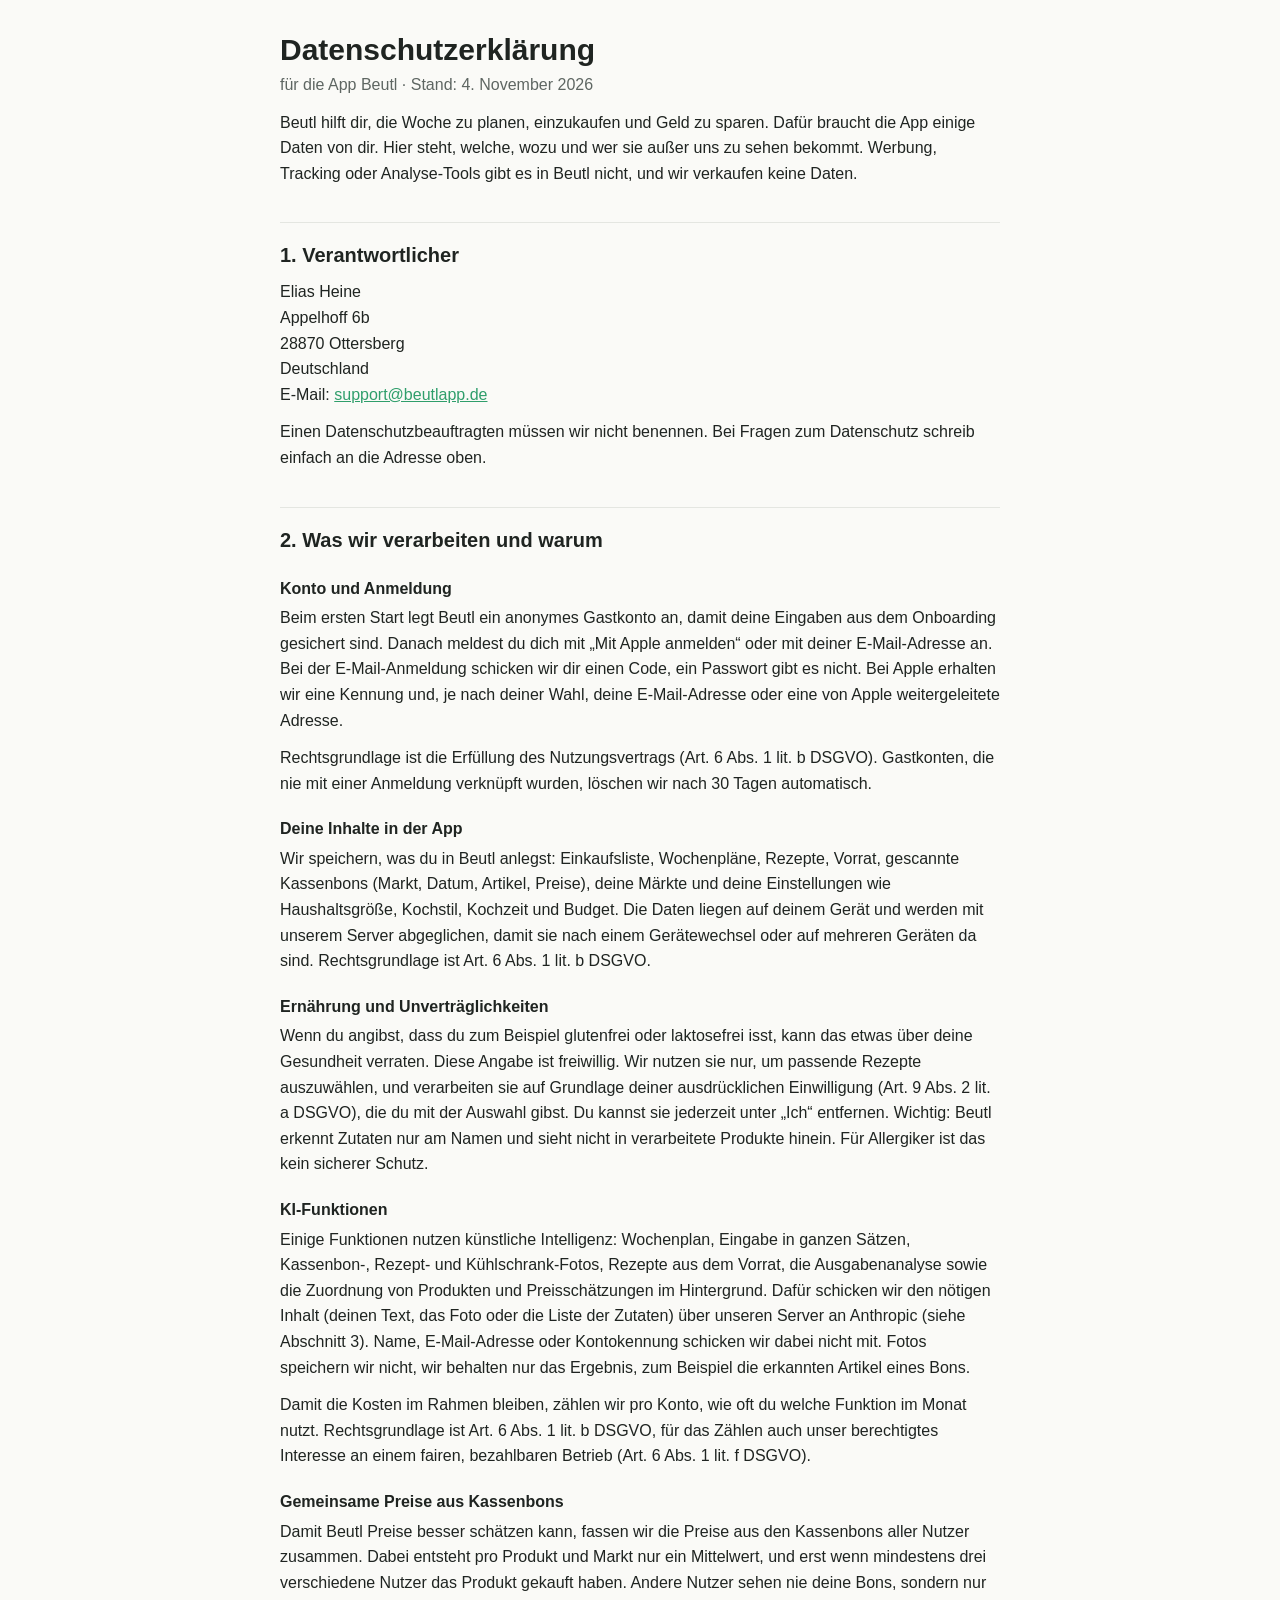
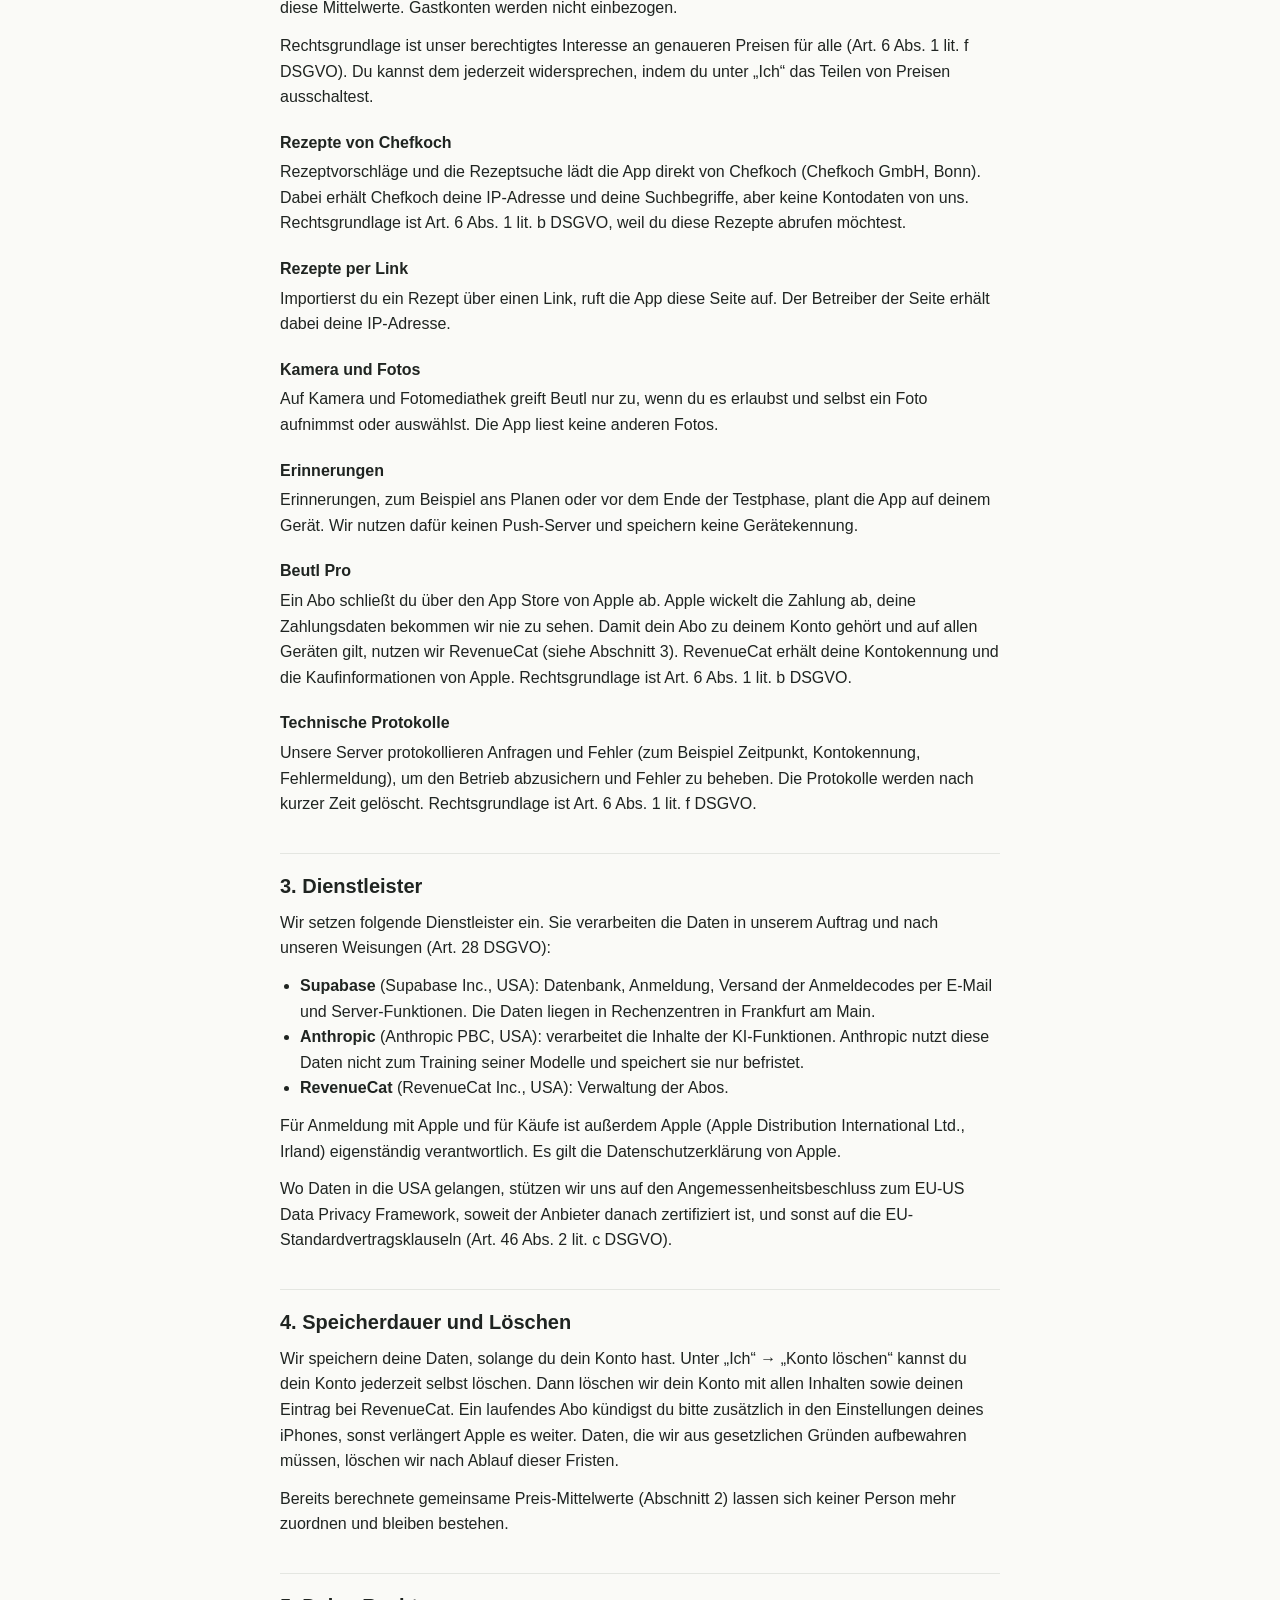
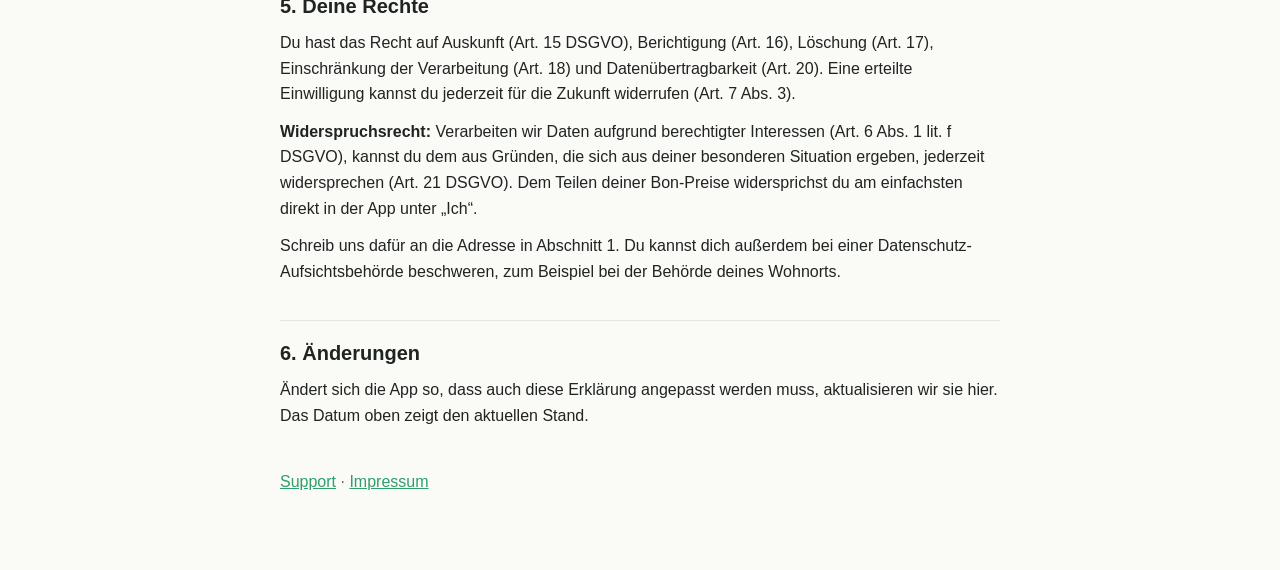
==== datenschutz.html @ 0200e690 "Support, privacy policy and imprint for Beutl" ====
<!doctype html>
<html lang="de">
<head>
<meta charset="utf-8">
<meta name="viewport" content="width=device-width, initial-scale=1">
<title>Datenschutz – Beutl</title>
<link rel="stylesheet" href="style.css">
</head>
<body>
<main>
<h1>Datenschutzerklärung</h1>
<p class="muted">für die App Beutl · Stand: 4. November 2026</p>

<p>Beutl hilft dir, die Woche zu planen, einzukaufen und Geld zu sparen. Dafür braucht die App einige Daten von dir. Hier steht, welche, wozu und wer sie außer uns zu sehen bekommt. Werbung, Tracking oder Analyse-Tools gibt es in Beutl nicht, und wir verkaufen keine Daten.</p>

<h2>1. Verantwortlicher</h2>
<p>Elias Heine<br>Appelhoff 6b<br>28870 Ottersberg<br>Deutschland<br>E-Mail: <a href="mailto:support@beutlapp.de">support@beutlapp.de</a></p>
<p>Einen Datenschutzbeauftragten müssen wir nicht benennen. Bei Fragen zum Datenschutz schreib einfach an die Adresse oben.</p>

<h2>2. Was wir verarbeiten und warum</h2>

<h3>Konto und Anmeldung</h3>
<p>Beim ersten Start legt Beutl ein anonymes Gastkonto an, damit deine Eingaben aus dem Onboarding gesichert sind. Danach meldest du dich mit „Mit Apple anmelden“ oder mit deiner E-Mail-Adresse an. Bei der E-Mail-Anmeldung schicken wir dir einen Code, ein Passwort gibt es nicht. Bei Apple erhalten wir eine Kennung und, je nach deiner Wahl, deine E-Mail-Adresse oder eine von Apple weitergeleitete Adresse.</p>
<p>Rechtsgrundlage ist die Erfüllung des Nutzungsvertrags (Art. 6 Abs. 1 lit. b DSGVO). Gastkonten, die nie mit einer Anmeldung verknüpft wurden, löschen wir nach 30 Tagen automatisch.</p>

<h3>Deine Inhalte in der App</h3>
<p>Wir speichern, was du in Beutl anlegst: Einkaufsliste, Wochenpläne, Rezepte, Vorrat, gescannte Kassenbons (Markt, Datum, Artikel, Preise), deine Märkte und deine Einstellungen wie Haushaltsgröße, Kochstil, Kochzeit und Budget. Die Daten liegen auf deinem Gerät und werden mit unserem Server abgeglichen, damit sie nach einem Gerätewechsel oder auf mehreren Geräten da sind. Rechtsgrundlage ist Art. 6 Abs. 1 lit. b DSGVO.</p>

<h3>Ernährung und Unverträglichkeiten</h3>
<p>Wenn du angibst, dass du zum Beispiel glutenfrei oder laktosefrei isst, kann das etwas über deine Gesundheit verraten. Diese Angabe ist freiwillig. Wir nutzen sie nur, um passende Rezepte auszuwählen, und verarbeiten sie auf Grundlage deiner ausdrücklichen Einwilligung (Art. 9 Abs. 2 lit. a DSGVO), die du mit der Auswahl gibst. Du kannst sie jederzeit unter „Ich“ entfernen. Wichtig: Beutl erkennt Zutaten nur am Namen und sieht nicht in verarbeitete Produkte hinein. Für Allergiker ist das kein sicherer Schutz.</p>

<h3>KI-Funktionen</h3>
<p>Einige Funktionen nutzen künstliche Intelligenz: Wochenplan, Eingabe in ganzen Sätzen, Kassenbon-, Rezept- und Kühlschrank-Fotos, Rezepte aus dem Vorrat, die Ausgabenanalyse sowie die Zuordnung von Produkten und Preisschätzungen im Hintergrund. Dafür schicken wir den nötigen Inhalt (deinen Text, das Foto oder die Liste der Zutaten) über unseren Server an Anthropic (siehe Abschnitt 3). Name, E-Mail-Adresse oder Kontokennung schicken wir dabei nicht mit. Fotos speichern wir nicht, wir behalten nur das Ergebnis, zum Beispiel die erkannten Artikel eines Bons.</p>
<p>Damit die Kosten im Rahmen bleiben, zählen wir pro Konto, wie oft du welche Funktion im Monat nutzt. Rechtsgrundlage ist Art. 6 Abs. 1 lit. b DSGVO, für das Zählen auch unser berechtigtes Interesse an einem fairen, bezahlbaren Betrieb (Art. 6 Abs. 1 lit. f DSGVO).</p>

<h3>Gemeinsame Preise aus Kassenbons</h3>
<p>Damit Beutl Preise besser schätzen kann, fassen wir die Preise aus den Kassenbons aller Nutzer zusammen. Dabei entsteht pro Produkt und Markt nur ein Mittelwert, und erst wenn mindestens drei verschiedene Nutzer das Produkt gekauft haben. Andere Nutzer sehen nie deine Bons, sondern nur diese Mittelwerte. Gastkonten werden nicht einbezogen.</p>
<p>Rechtsgrundlage ist unser berechtigtes Interesse an genaueren Preisen für alle (Art. 6 Abs. 1 lit. f DSGVO). Du kannst dem jederzeit widersprechen, indem du unter „Ich“ das Teilen von Preisen ausschaltest.</p>

<h3>Rezepte von Chefkoch</h3>
<p>Rezeptvorschläge und die Rezeptsuche lädt die App direkt von Chefkoch (Chefkoch GmbH, Bonn). Dabei erhält Chefkoch deine IP-Adresse und deine Suchbegriffe, aber keine Kontodaten von uns. Rechtsgrundlage ist Art. 6 Abs. 1 lit. b DSGVO, weil du diese Rezepte abrufen möchtest.</p>

<h3>Rezepte per Link</h3>
<p>Importierst du ein Rezept über einen Link, ruft die App diese Seite auf. Der Betreiber der Seite erhält dabei deine IP-Adresse.</p>

<h3>Kamera und Fotos</h3>
<p>Auf Kamera und Fotomediathek greift Beutl nur zu, wenn du es erlaubst und selbst ein Foto aufnimmst oder auswählst. Die App liest keine anderen Fotos.</p>

<h3>Erinnerungen</h3>
<p>Erinnerungen, zum Beispiel ans Planen oder vor dem Ende der Testphase, plant die App auf deinem Gerät. Wir nutzen dafür keinen Push-Server und speichern keine Gerätekennung.</p>

<h3>Beutl Pro</h3>
<p>Ein Abo schließt du über den App Store von Apple ab. Apple wickelt die Zahlung ab, deine Zahlungsdaten bekommen wir nie zu sehen. Damit dein Abo zu deinem Konto gehört und auf allen Geräten gilt, nutzen wir RevenueCat (siehe Abschnitt 3). RevenueCat erhält deine Kontokennung und die Kaufinformationen von Apple. Rechtsgrundlage ist Art. 6 Abs. 1 lit. b DSGVO.</p>

<h3>Technische Protokolle</h3>
<p>Unsere Server protokollieren Anfragen und Fehler (zum Beispiel Zeitpunkt, Kontokennung, Fehlermeldung), um den Betrieb abzusichern und Fehler zu beheben. Die Protokolle werden nach kurzer Zeit gelöscht. Rechtsgrundlage ist Art. 6 Abs. 1 lit. f DSGVO.</p>

<h2>3. Dienstleister</h2>
<p>Wir setzen folgende Dienstleister ein. Sie verarbeiten die Daten in unserem Auftrag und nach unseren Weisungen (Art. 28 DSGVO):</p>
<ul>
  <li><strong>Supabase</strong> (Supabase Inc., USA): Datenbank, Anmeldung, Versand der Anmeldecodes per E-Mail und Server-Funktionen. Die Daten liegen in Rechenzentren in Frankfurt am Main.</li>
  <li><strong>Anthropic</strong> (Anthropic PBC, USA): verarbeitet die Inhalte der KI-Funktionen. Anthropic nutzt diese Daten nicht zum Training seiner Modelle und speichert sie nur befristet.</li>
  <li><strong>RevenueCat</strong> (RevenueCat Inc., USA): Verwaltung der Abos.</li>
</ul>
<p>Für Anmeldung mit Apple und für Käufe ist außerdem Apple (Apple Distribution International Ltd., Irland) eigenständig verantwortlich. Es gilt die Datenschutzerklärung von Apple.</p>
<p>Wo Daten in die USA gelangen, stützen wir uns auf den Angemessenheitsbeschluss zum EU-US Data Privacy Framework, soweit der Anbieter danach zertifiziert ist, und sonst auf die EU-Standardvertragsklauseln (Art. 46 Abs. 2 lit. c DSGVO).</p>

<h2>4. Speicherdauer und Löschen</h2>
<p>Wir speichern deine Daten, solange du dein Konto hast. Unter „Ich“ → „Konto löschen“ kannst du dein Konto jederzeit selbst löschen. Dann löschen wir dein Konto mit allen Inhalten sowie deinen Eintrag bei RevenueCat. Ein laufendes Abo kündigst du bitte zusätzlich in den Einstellungen deines iPhones, sonst verlängert Apple es weiter. Daten, die wir aus gesetzlichen Gründen aufbewahren müssen, löschen wir nach Ablauf dieser Fristen.</p>
<p>Bereits berechnete gemeinsame Preis-Mittelwerte (Abschnitt 2) lassen sich keiner Person mehr zuordnen und bleiben bestehen.</p>

<h2>5. Deine Rechte</h2>
<p>Du hast das Recht auf Auskunft (Art. 15 DSGVO), Berichtigung (Art. 16), Löschung (Art. 17), Einschränkung der Verarbeitung (Art. 18) und Datenübertragbarkeit (Art. 20). Eine erteilte Einwilligung kannst du jederzeit für die Zukunft widerrufen (Art. 7 Abs. 3).</p>
<p><strong>Widerspruchsrecht:</strong> Verarbeiten wir Daten aufgrund berechtigter Interessen (Art. 6 Abs. 1 lit. f DSGVO), kannst du dem aus Gründen, die sich aus deiner besonderen Situation ergeben, jederzeit widersprechen (Art. 21 DSGVO). Dem Teilen deiner Bon-Preise widersprichst du am einfachsten direkt in der App unter „Ich“.</p>
<p>Schreib uns dafür an die Adresse in Abschnitt 1. Du kannst dich außerdem bei einer Datenschutz-Aufsichtsbehörde beschweren, zum Beispiel bei der Behörde deines Wohnorts.</p>

<h2>6. Änderungen</h2>
<p>Ändert sich die App so, dass auch diese Erklärung angepasst werden muss, aktualisieren wir sie hier. Das Datum oben zeigt den aktuellen Stand.</p>

<p class="links"><a href="support.html">Support</a> · <a href="impressum.html">Impressum</a></p>
</main>
</body>
</html>
---- style.css ----
:root { --bg: #FAFAF7; --text: #1F2421; --muted: #5E6662; --accent: #2F9E6B; --line: #E4E6E1; }
@media (prefers-color-scheme: dark) { :root { --bg: #141716; --text: #ECEFEC; --muted: #A3ABA6; --accent: #4CC28C; --line: #2A2F2C; } }
body { margin: 0; background: var(--bg); color: var(--text); font: 16px/1.6 -apple-system, BlinkMacSystemFont, "Segoe UI", sans-serif; }
main { max-width: 720px; margin: 0 auto; padding: 32px 16px 64px; }
h1 { font-size: 30px; line-height: 1.2; margin: 0 0 4px; }
h2 { font-size: 20px; margin: 36px 0 8px; padding-top: 16px; border-top: 1px solid var(--line); }
h3 { font-size: 16px; margin: 20px 0 4px; }
p, ul { margin: 0 0 12px; }
ul { padding-left: 20px; }
.muted { color: var(--muted); }
.links { margin-top: 40px; color: var(--muted); }
a { color: var(--accent); }
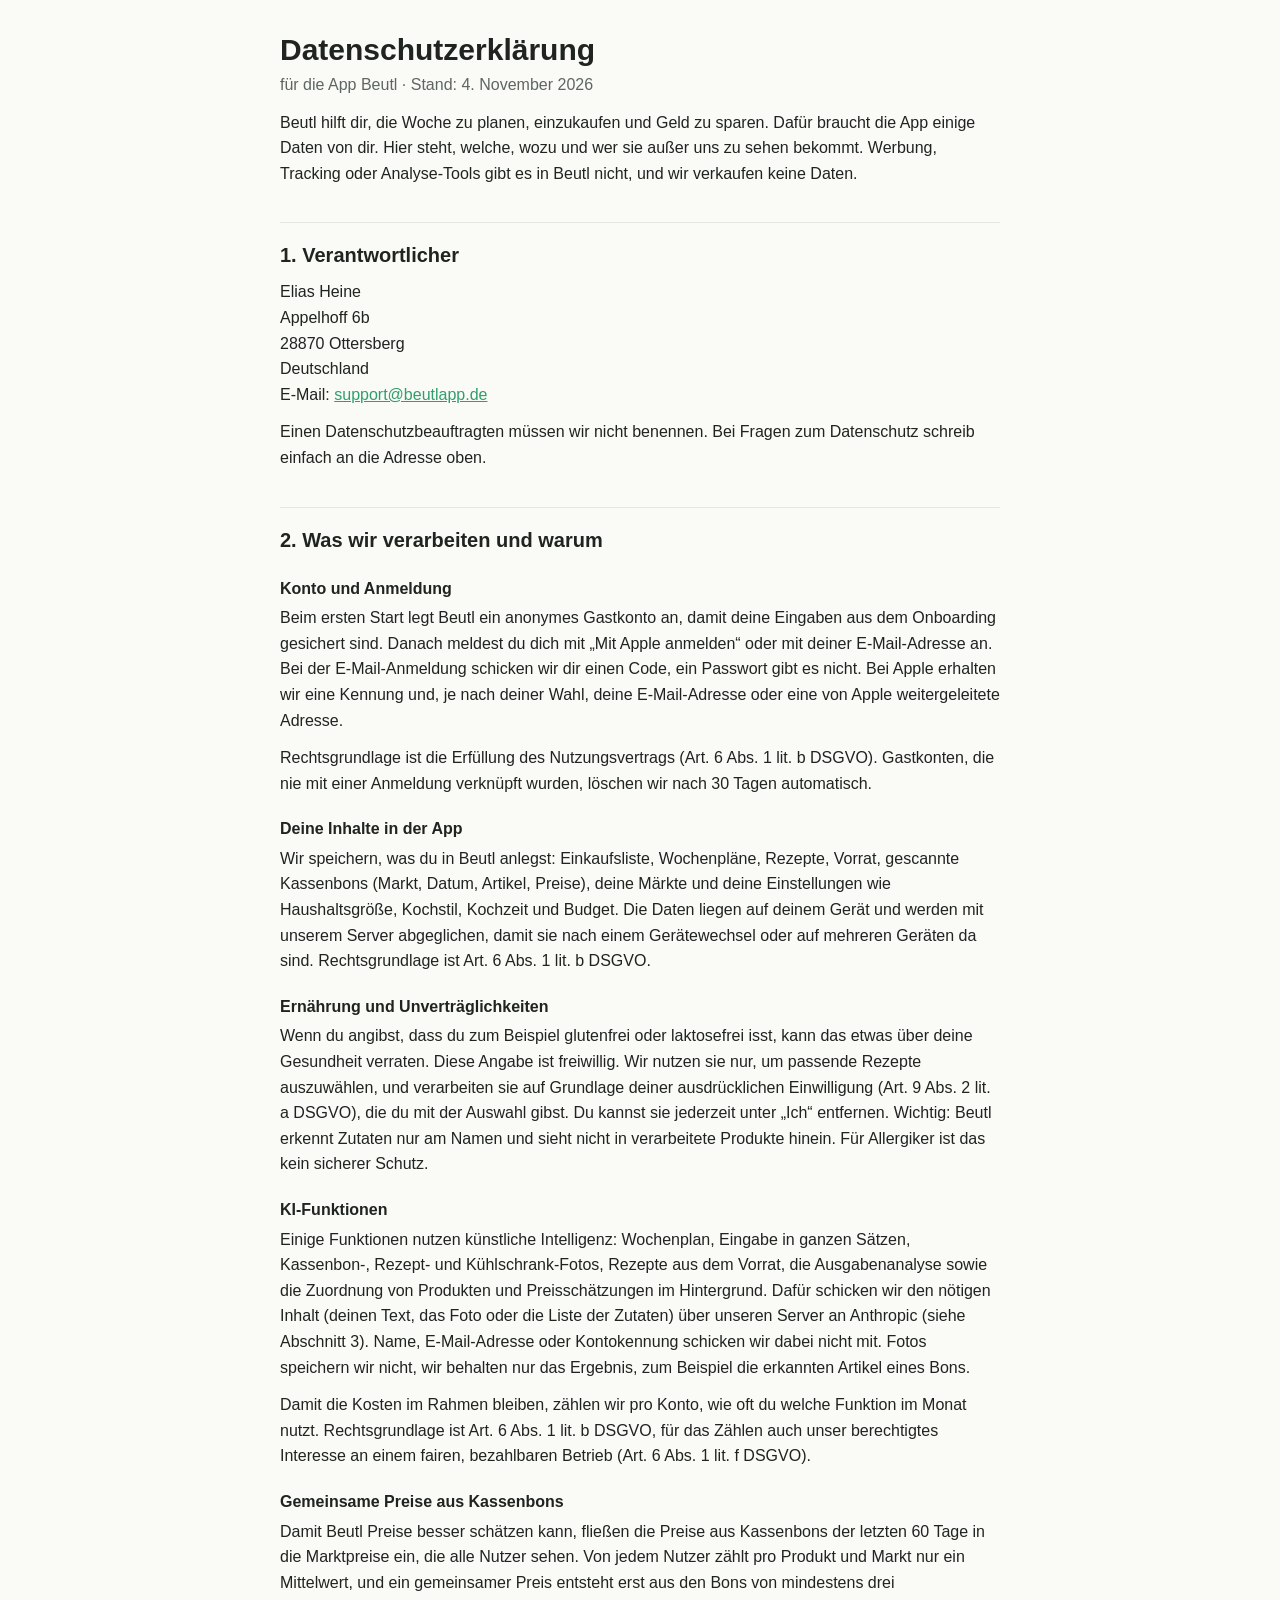
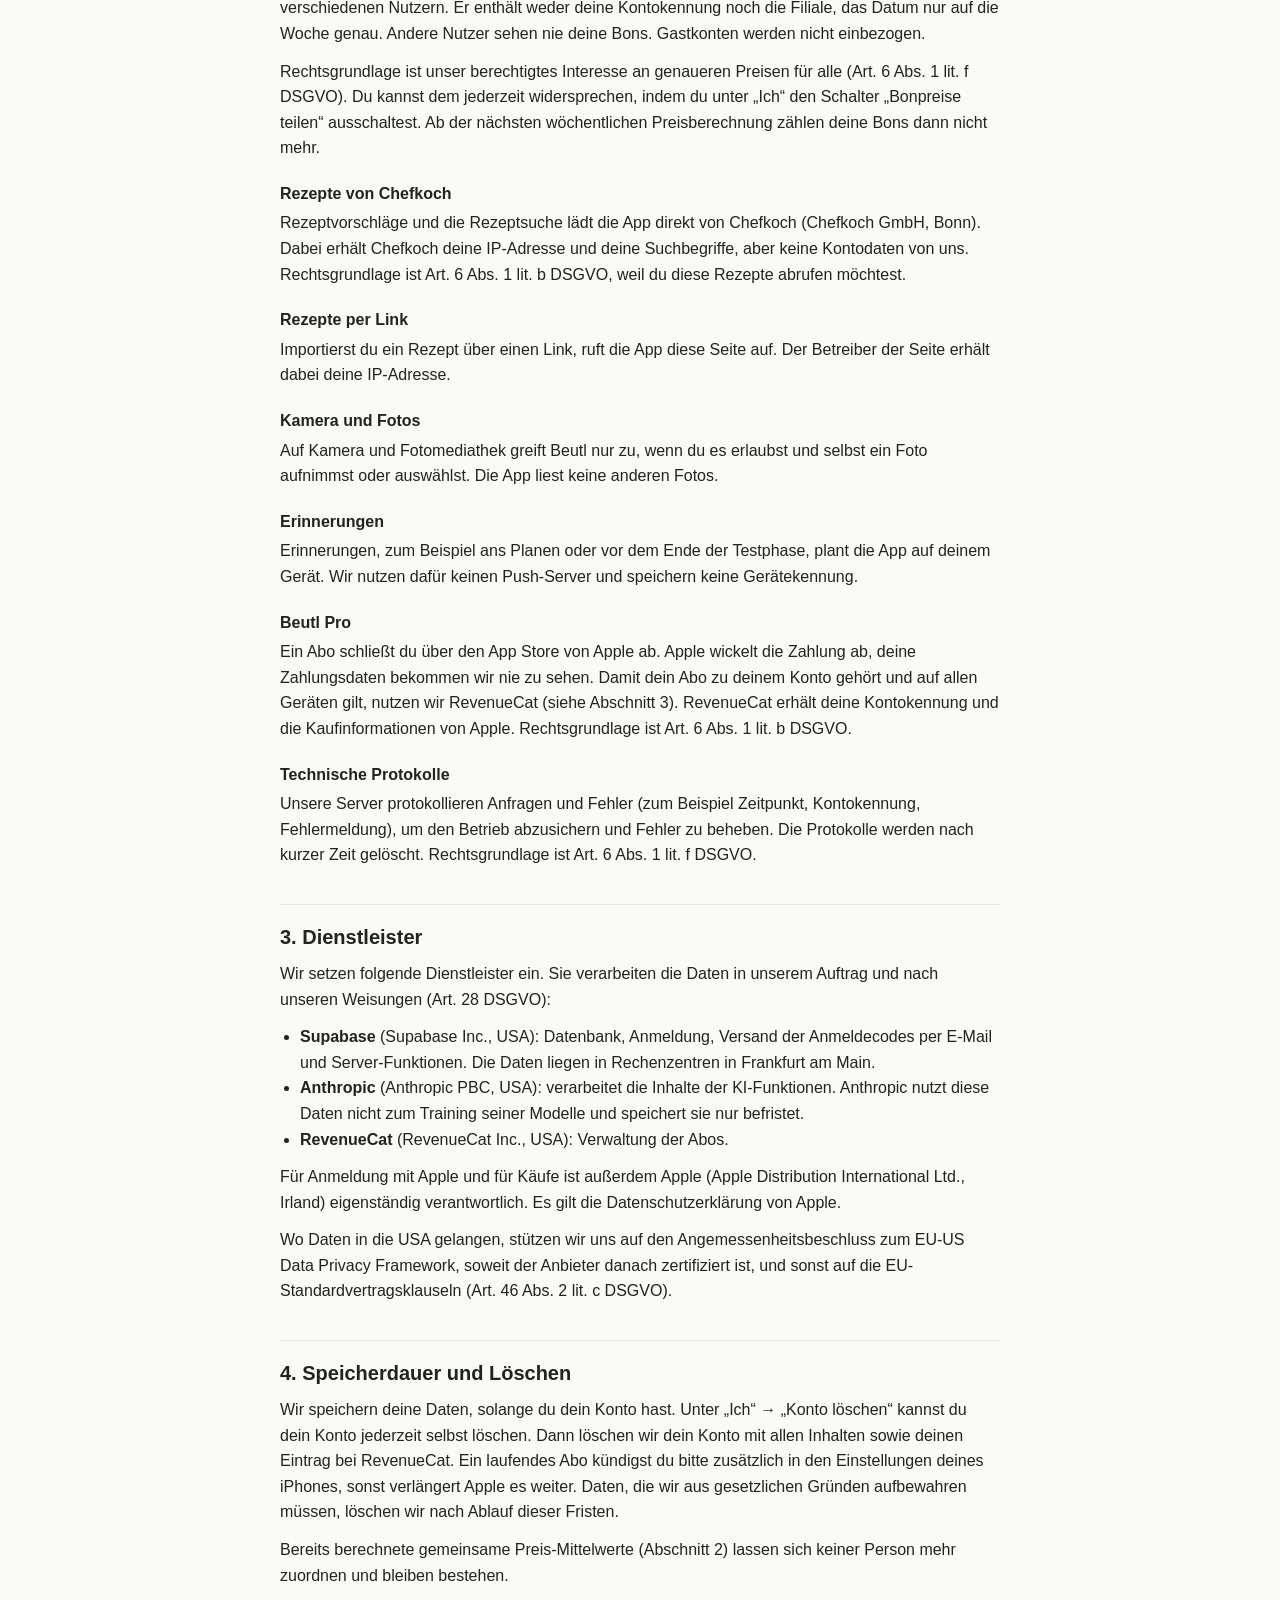
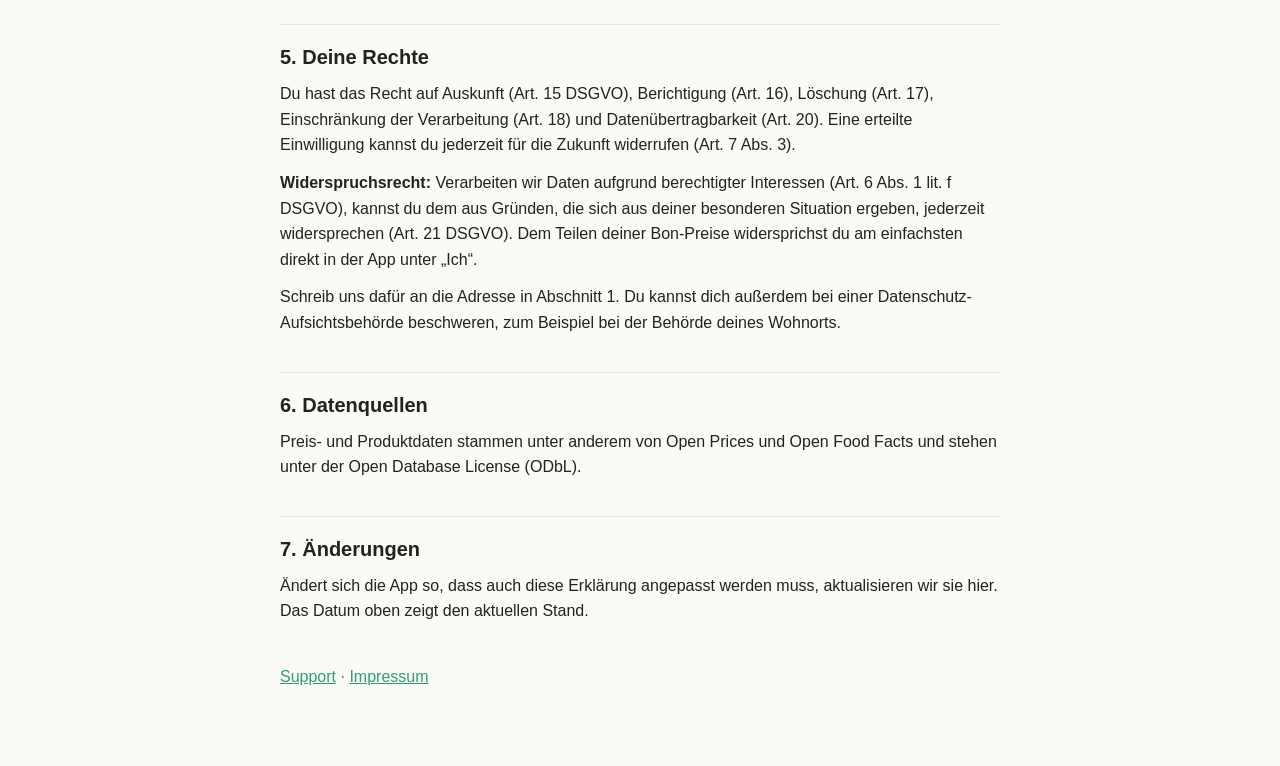
==== commit 0540073b: "More detail on shared receipt prices, data sources" ====
--- a/datenschutz.html
+++ b/datenschutz.html
@@ -34,8 +34,8 @@
 <p>Damit die Kosten im Rahmen bleiben, zählen wir pro Konto, wie oft du welche Funktion im Monat nutzt. Rechtsgrundlage ist Art. 6 Abs. 1 lit. b DSGVO, für das Zählen auch unser berechtigtes Interesse an einem fairen, bezahlbaren Betrieb (Art. 6 Abs. 1 lit. f DSGVO).</p>
 
 <h3>Gemeinsame Preise aus Kassenbons</h3>
-<p>Damit Beutl Preise besser schätzen kann, fassen wir die Preise aus den Kassenbons aller Nutzer zusammen. Dabei entsteht pro Produkt und Markt nur ein Mittelwert, und erst wenn mindestens drei verschiedene Nutzer das Produkt gekauft haben. Andere Nutzer sehen nie deine Bons, sondern nur diese Mittelwerte. Gastkonten werden nicht einbezogen.</p>
-<p>Rechtsgrundlage ist unser berechtigtes Interesse an genaueren Preisen für alle (Art. 6 Abs. 1 lit. f DSGVO). Du kannst dem jederzeit widersprechen, indem du unter „Ich“ das Teilen von Preisen ausschaltest.</p>
+<p>Damit Beutl Preise besser schätzen kann, fließen die Preise aus Kassenbons der letzten 60 Tage in die Marktpreise ein, die alle Nutzer sehen. Von jedem Nutzer zählt pro Produkt und Markt nur ein Mittelwert, und ein gemeinsamer Preis entsteht erst aus den Bons von mindestens drei verschiedenen Nutzern. Er enthält weder deine Kontokennung noch die Filiale, das Datum nur auf die Woche genau. Andere Nutzer sehen nie deine Bons. Gastkonten werden nicht einbezogen.</p>
+<p>Rechtsgrundlage ist unser berechtigtes Interesse an genaueren Preisen für alle (Art. 6 Abs. 1 lit. f DSGVO). Du kannst dem jederzeit widersprechen, indem du unter „Ich“ den Schalter „Bonpreise teilen“ ausschaltest. Ab der nächsten wöchentlichen Preisberechnung zählen deine Bons dann nicht mehr.</p>
 
 <h3>Rezepte von Chefkoch</h3>
 <p>Rezeptvorschläge und die Rezeptsuche lädt die App direkt von Chefkoch (Chefkoch GmbH, Bonn). Dabei erhält Chefkoch deine IP-Adresse und deine Suchbegriffe, aber keine Kontodaten von uns. Rechtsgrundlage ist Art. 6 Abs. 1 lit. b DSGVO, weil du diese Rezepte abrufen möchtest.</p>
@@ -74,7 +74,10 @@
 <p><strong>Widerspruchsrecht:</strong> Verarbeiten wir Daten aufgrund berechtigter Interessen (Art. 6 Abs. 1 lit. f DSGVO), kannst du dem aus Gründen, die sich aus deiner besonderen Situation ergeben, jederzeit widersprechen (Art. 21 DSGVO). Dem Teilen deiner Bon-Preise widersprichst du am einfachsten direkt in der App unter „Ich“.</p>
 <p>Schreib uns dafür an die Adresse in Abschnitt 1. Du kannst dich außerdem bei einer Datenschutz-Aufsichtsbehörde beschweren, zum Beispiel bei der Behörde deines Wohnorts.</p>
 
-<h2>6. Änderungen</h2>
+<h2>6. Datenquellen</h2>
+<p>Preis- und Produktdaten stammen unter anderem von Open Prices und Open Food Facts und stehen unter der Open Database License (ODbL).</p>
+
+<h2>7. Änderungen</h2>
 <p>Ändert sich die App so, dass auch diese Erklärung angepasst werden muss, aktualisieren wir sie hier. Das Datum oben zeigt den aktuellen Stand.</p>
 
 <p class="links"><a href="support.html">Support</a> · <a href="impressum.html">Impressum</a></p>
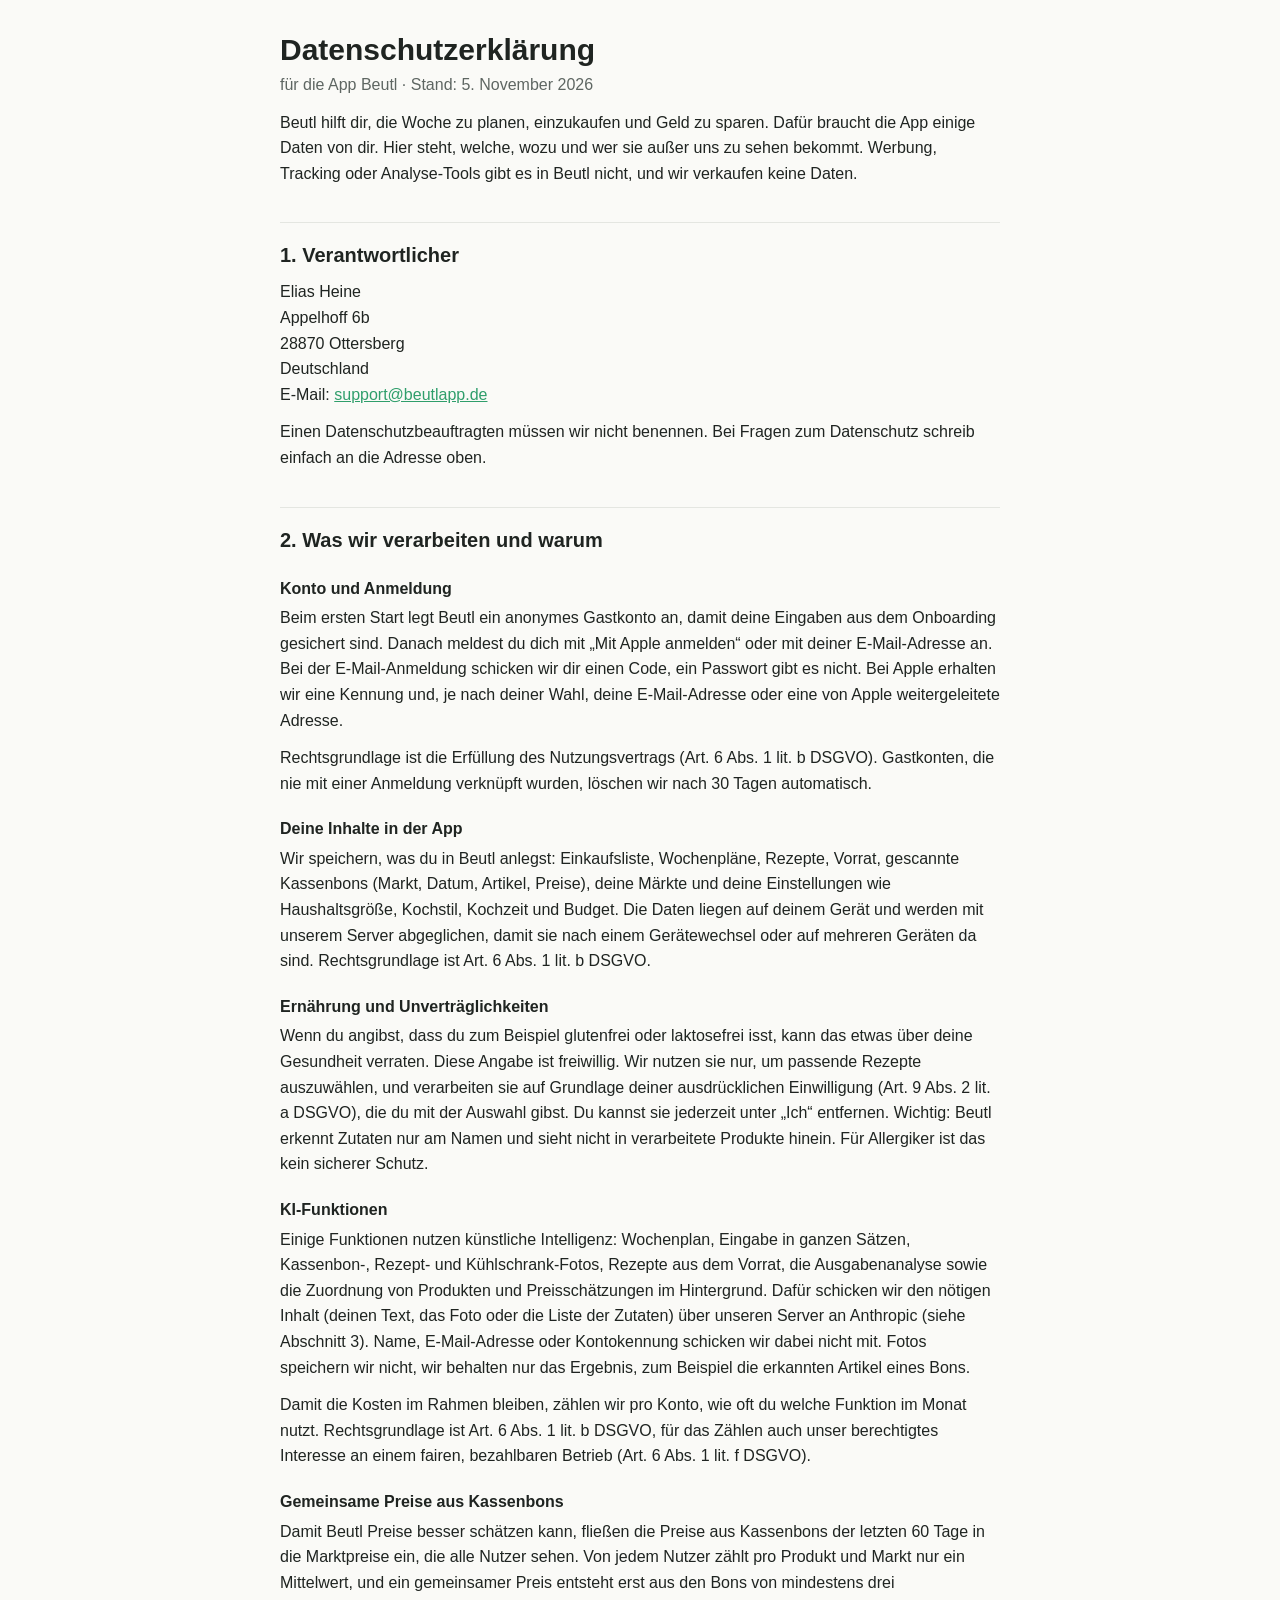
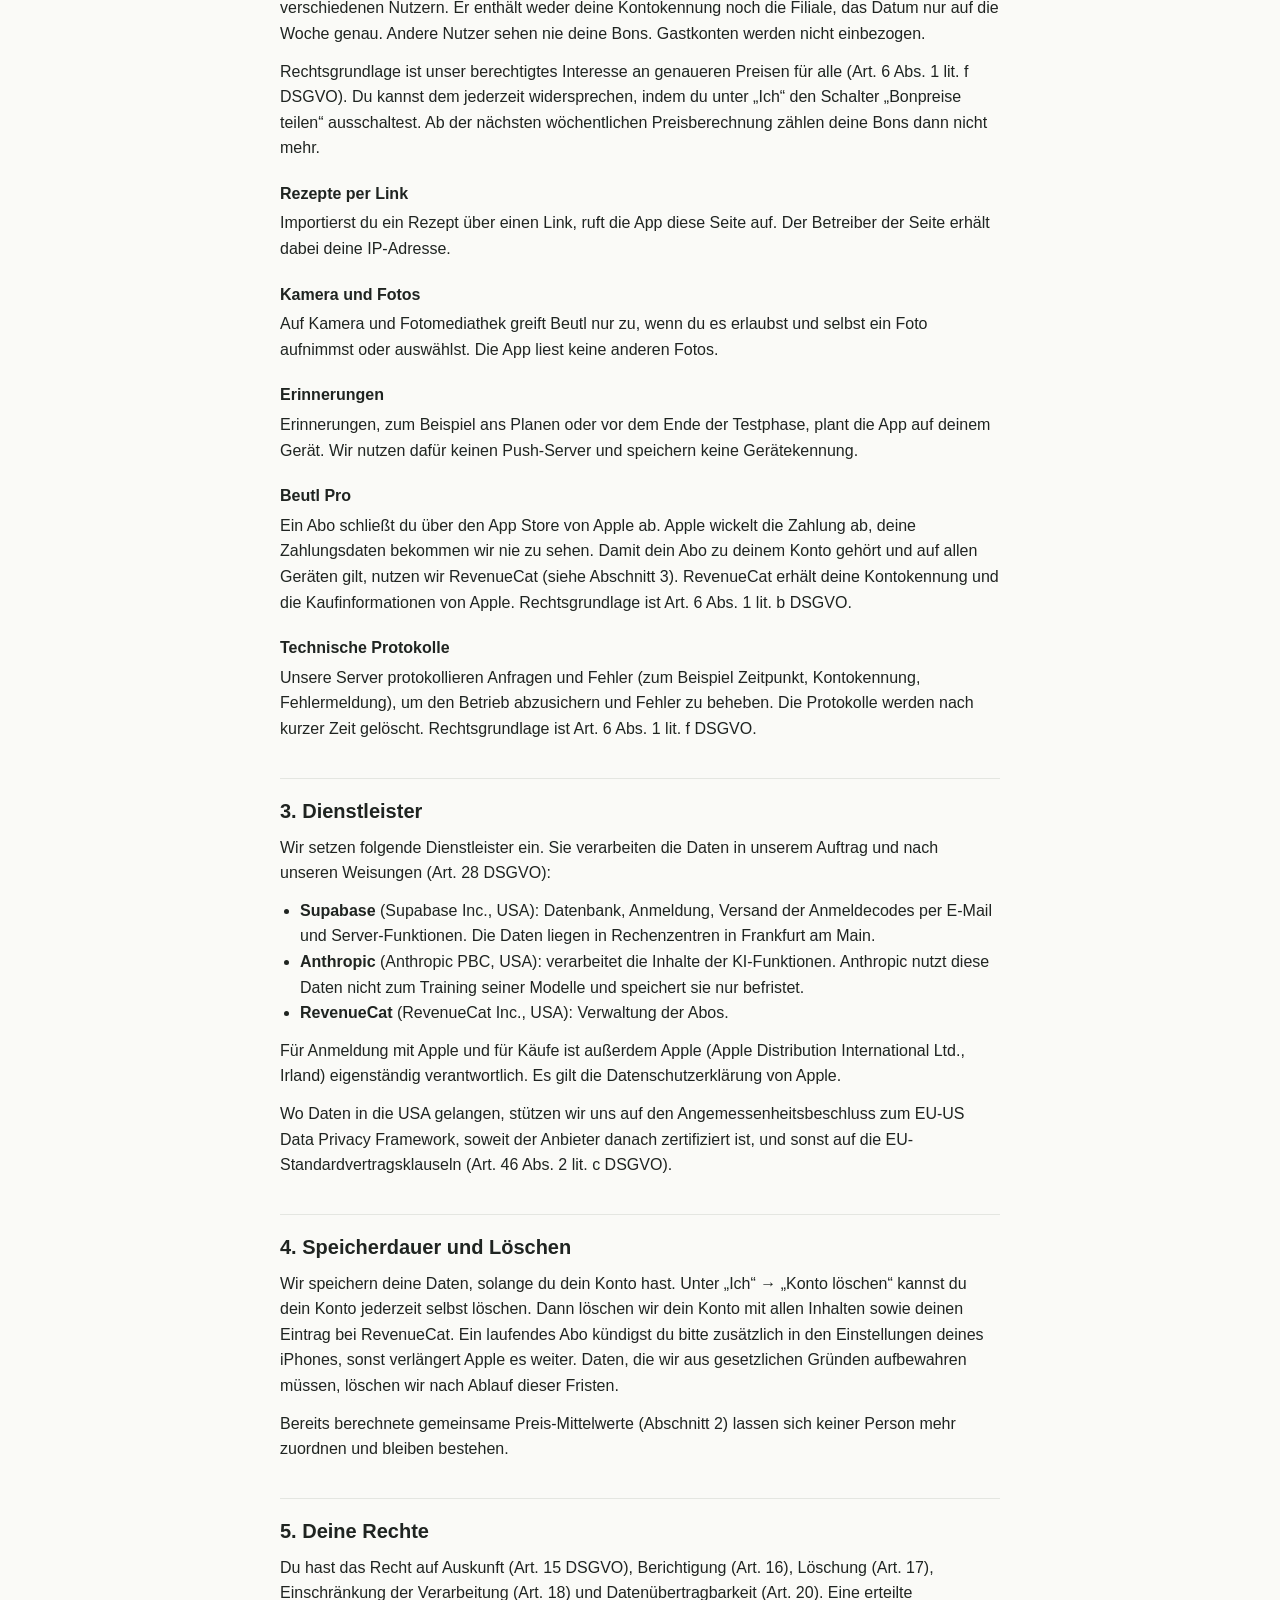
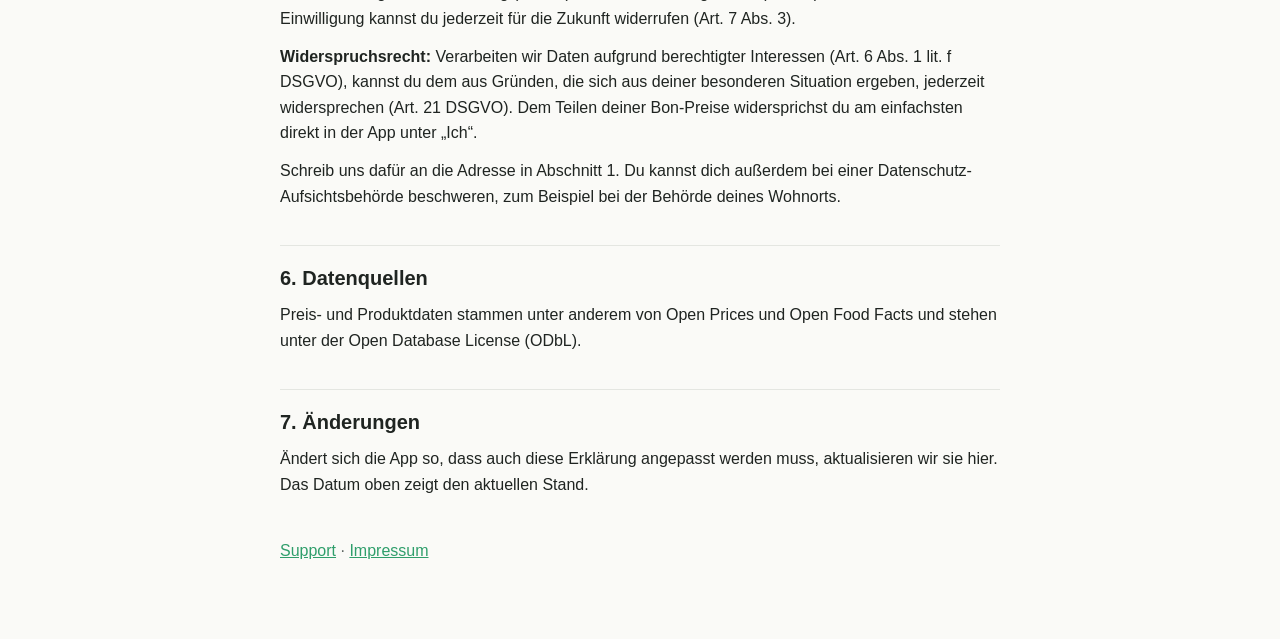
==== commit 11b82110: "Drop Chefkoch from the privacy policy Co-Authored-By: Claude Opus 5.5 <noreply@anthropic.com>" ====
--- a/datenschutz.html
+++ b/datenschutz.html
@@ -9,7 +9,7 @@
 <body>
 <main>
 <h1>Datenschutzerklärung</h1>
-<p class="muted">für die App Beutl · Stand: 4. November 2026</p>
+<p class="muted">für die App Beutl · Stand: 5. November 2026</p>
 
 <p>Beutl hilft dir, die Woche zu planen, einzukaufen und Geld zu sparen. Dafür braucht die App einige Daten von dir. Hier steht, welche, wozu und wer sie außer uns zu sehen bekommt. Werbung, Tracking oder Analyse-Tools gibt es in Beutl nicht, und wir verkaufen keine Daten.</p>
 
@@ -36,9 +36,6 @@
 <h3>Gemeinsame Preise aus Kassenbons</h3>
 <p>Damit Beutl Preise besser schätzen kann, fließen die Preise aus Kassenbons der letzten 60 Tage in die Marktpreise ein, die alle Nutzer sehen. Von jedem Nutzer zählt pro Produkt und Markt nur ein Mittelwert, und ein gemeinsamer Preis entsteht erst aus den Bons von mindestens drei verschiedenen Nutzern. Er enthält weder deine Kontokennung noch die Filiale, das Datum nur auf die Woche genau. Andere Nutzer sehen nie deine Bons. Gastkonten werden nicht einbezogen.</p>
 <p>Rechtsgrundlage ist unser berechtigtes Interesse an genaueren Preisen für alle (Art. 6 Abs. 1 lit. f DSGVO). Du kannst dem jederzeit widersprechen, indem du unter „Ich“ den Schalter „Bonpreise teilen“ ausschaltest. Ab der nächsten wöchentlichen Preisberechnung zählen deine Bons dann nicht mehr.</p>
-
-<h3>Rezepte von Chefkoch</h3>
-<p>Rezeptvorschläge und die Rezeptsuche lädt die App direkt von Chefkoch (Chefkoch GmbH, Bonn). Dabei erhält Chefkoch deine IP-Adresse und deine Suchbegriffe, aber keine Kontodaten von uns. Rechtsgrundlage ist Art. 6 Abs. 1 lit. b DSGVO, weil du diese Rezepte abrufen möchtest.</p>
 
 <h3>Rezepte per Link</h3>
 <p>Importierst du ein Rezept über einen Link, ruft die App diese Seite auf. Der Betreiber der Seite erhält dabei deine IP-Adresse.</p>
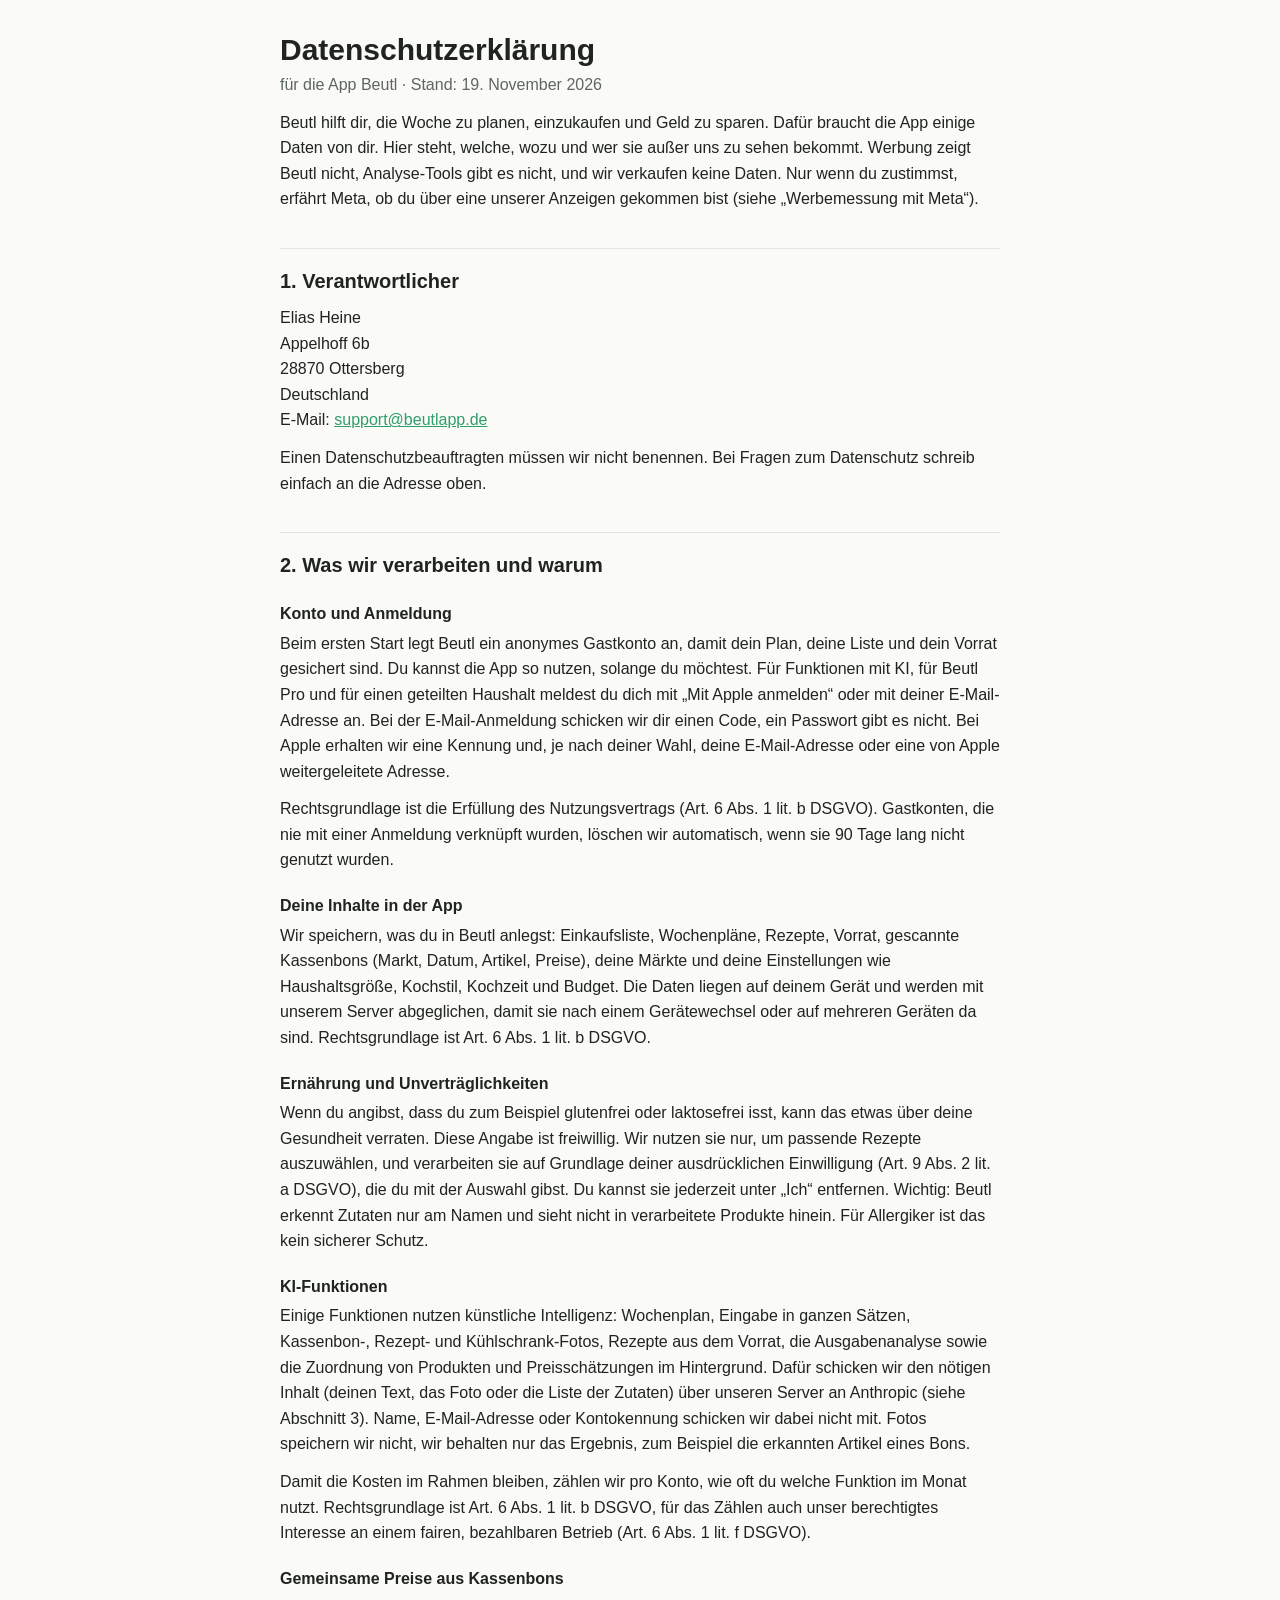
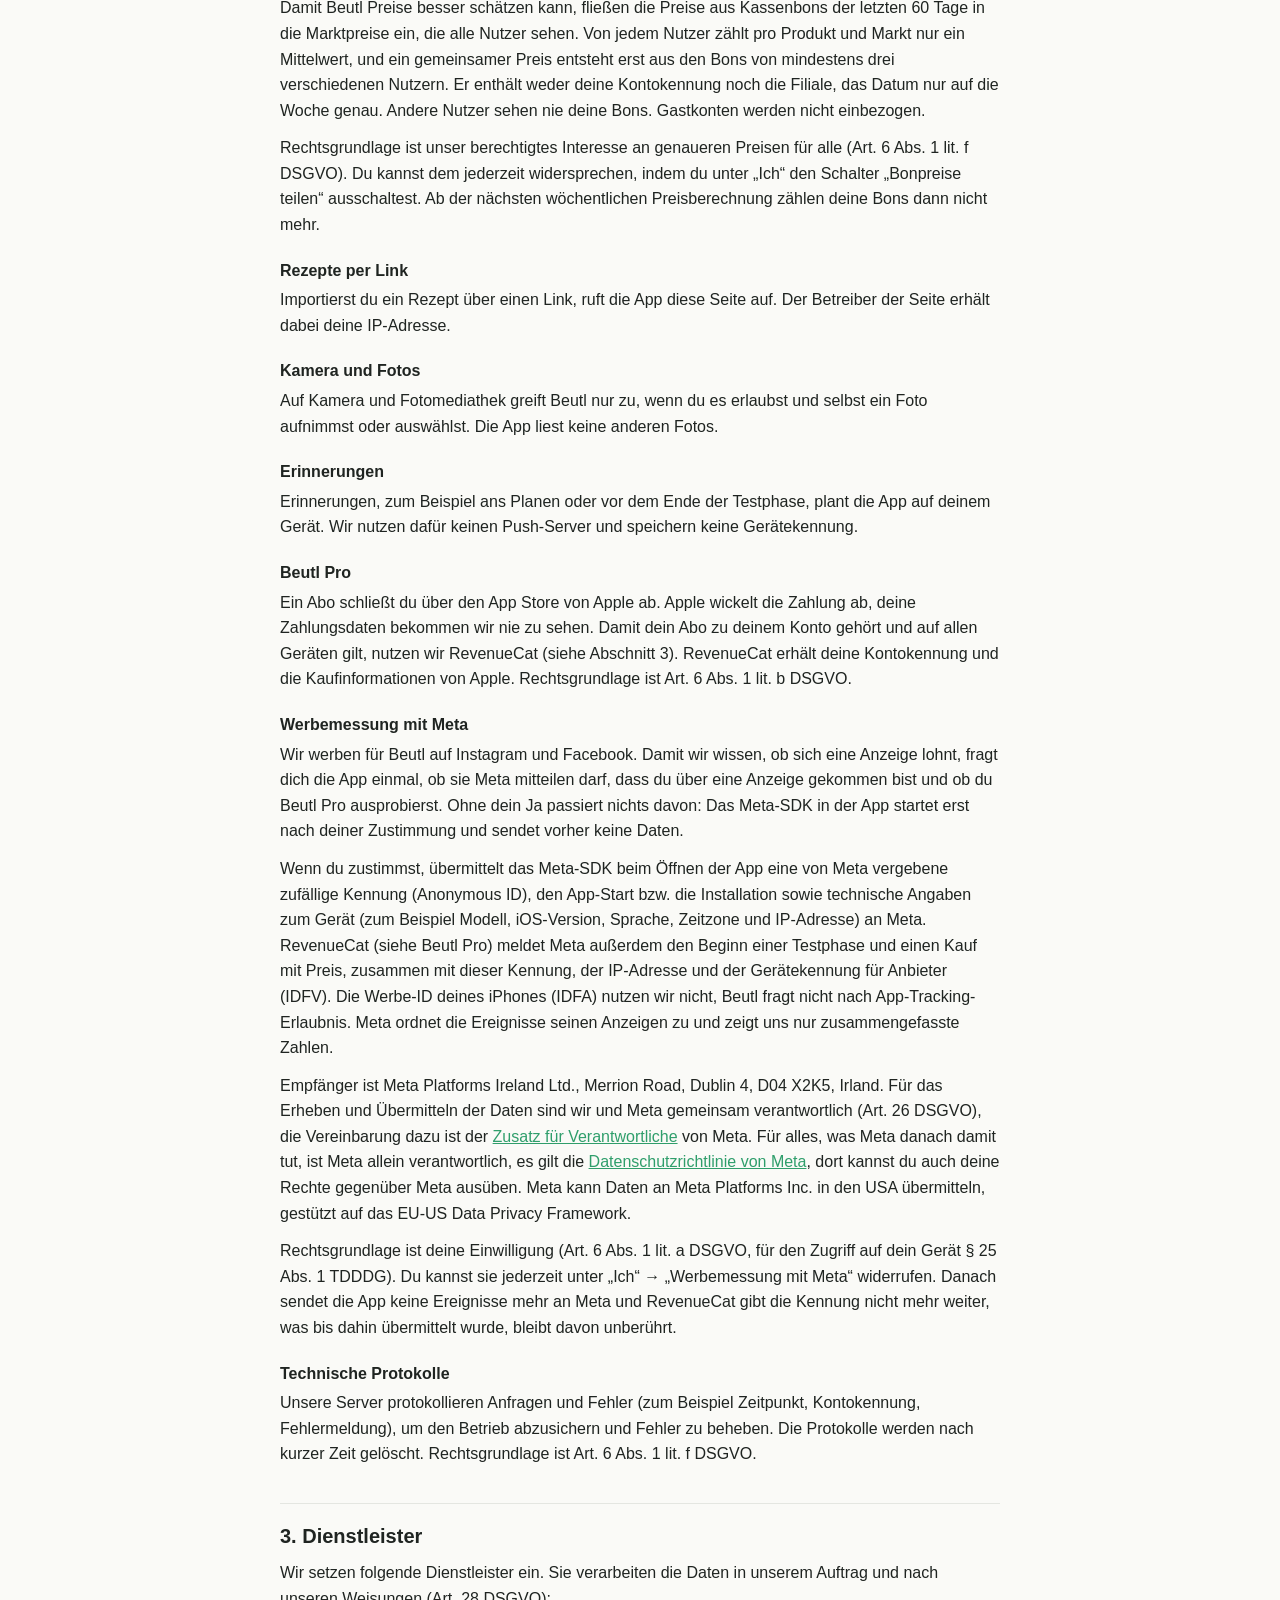
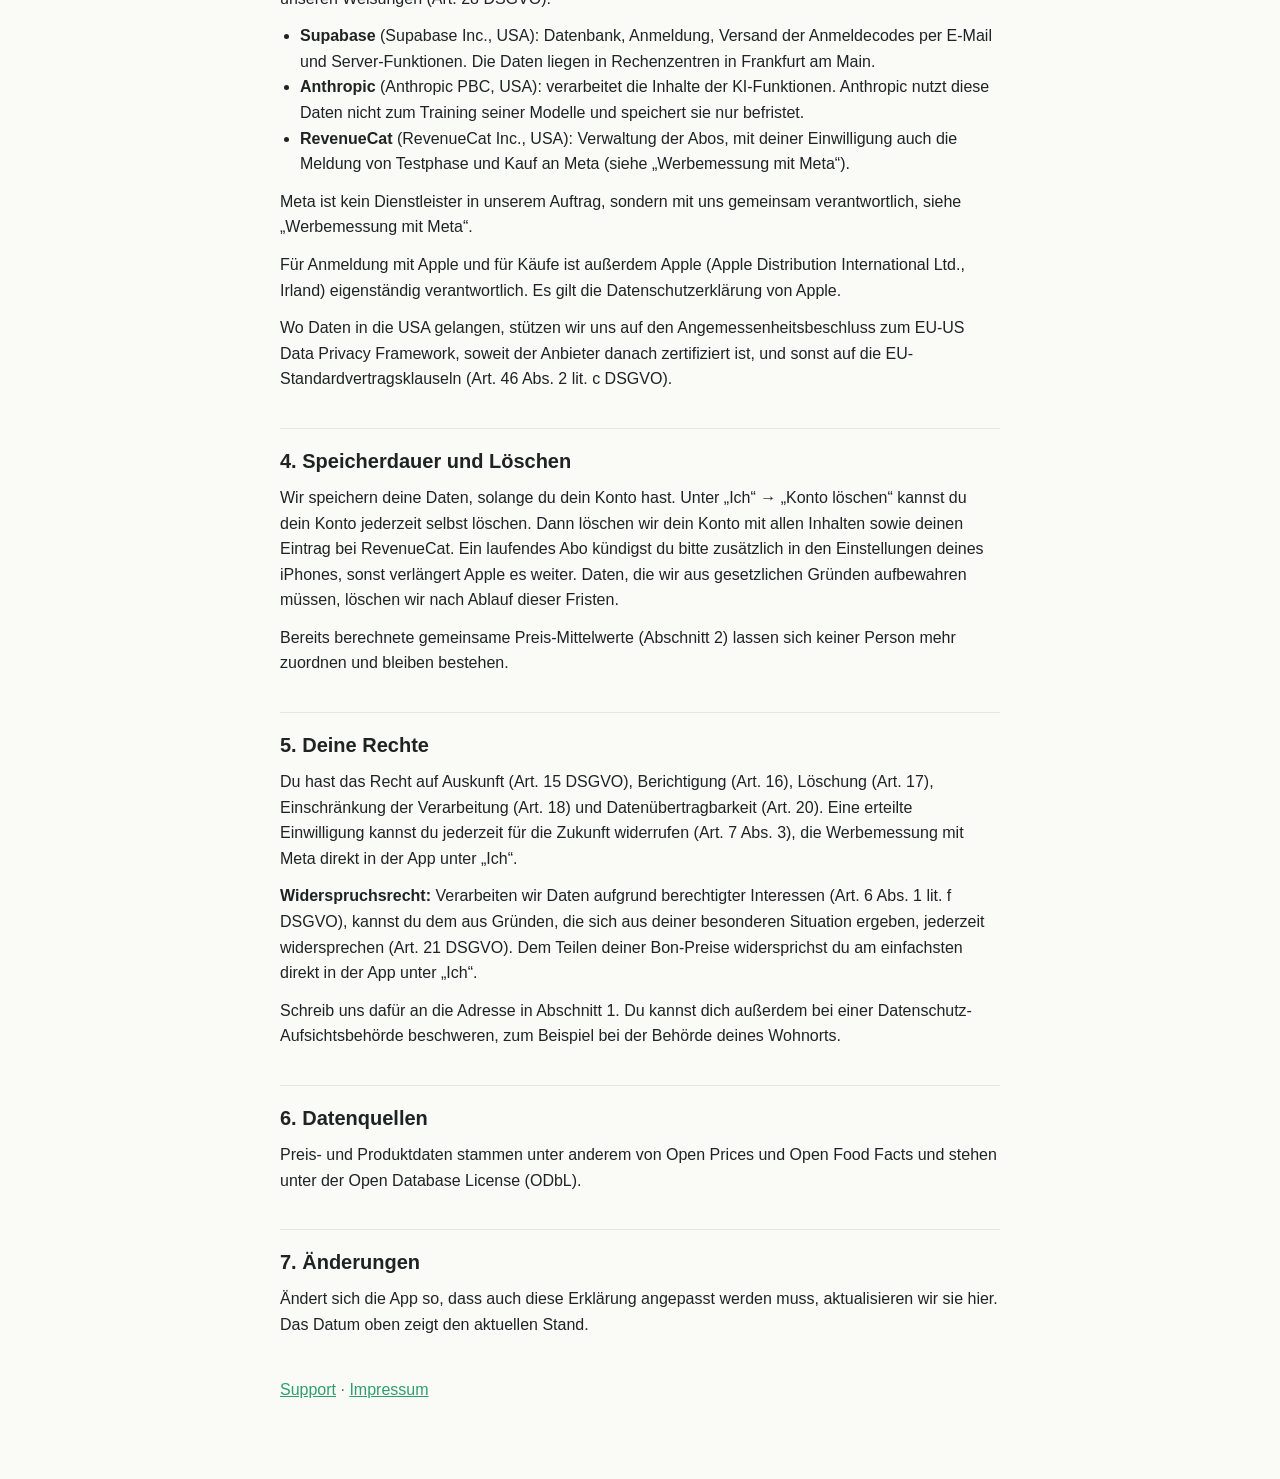
==== commit bc67fc3d: "Name Meta as recipient of ad measurement with consent Beutl 1.2 asks whether it may tell Meta that s" ====
--- a/datenschutz.html
+++ b/datenschutz.html
@@ -9,9 +9,9 @@
 <body>
 <main>
 <h1>Datenschutzerklärung</h1>
-<p class="muted">für die App Beutl · Stand: 5. November 2026</p>
+<p class="muted">für die App Beutl · Stand: 19. November 2026</p>
 
-<p>Beutl hilft dir, die Woche zu planen, einzukaufen und Geld zu sparen. Dafür braucht die App einige Daten von dir. Hier steht, welche, wozu und wer sie außer uns zu sehen bekommt. Werbung, Tracking oder Analyse-Tools gibt es in Beutl nicht, und wir verkaufen keine Daten.</p>
+<p>Beutl hilft dir, die Woche zu planen, einzukaufen und Geld zu sparen. Dafür braucht die App einige Daten von dir. Hier steht, welche, wozu und wer sie außer uns zu sehen bekommt. Werbung zeigt Beutl nicht, Analyse-Tools gibt es nicht, und wir verkaufen keine Daten. Nur wenn du zustimmst, erfährt Meta, ob du über eine unserer Anzeigen gekommen bist (siehe „Werbemessung mit Meta“).</p>
 
 <h2>1. Verantwortlicher</h2>
 <p>Elias Heine<br>Appelhoff 6b<br>28870 Ottersberg<br>Deutschland<br>E-Mail: <a href="mailto:support@beutlapp.de">support@beutlapp.de</a></p>
@@ -20,8 +20,8 @@
 <h2>2. Was wir verarbeiten und warum</h2>
 
 <h3>Konto und Anmeldung</h3>
-<p>Beim ersten Start legt Beutl ein anonymes Gastkonto an, damit deine Eingaben aus dem Onboarding gesichert sind. Danach meldest du dich mit „Mit Apple anmelden“ oder mit deiner E-Mail-Adresse an. Bei der E-Mail-Anmeldung schicken wir dir einen Code, ein Passwort gibt es nicht. Bei Apple erhalten wir eine Kennung und, je nach deiner Wahl, deine E-Mail-Adresse oder eine von Apple weitergeleitete Adresse.</p>
-<p>Rechtsgrundlage ist die Erfüllung des Nutzungsvertrags (Art. 6 Abs. 1 lit. b DSGVO). Gastkonten, die nie mit einer Anmeldung verknüpft wurden, löschen wir nach 30 Tagen automatisch.</p>
+<p>Beim ersten Start legt Beutl ein anonymes Gastkonto an, damit dein Plan, deine Liste und dein Vorrat gesichert sind. Du kannst die App so nutzen, solange du möchtest. Für Funktionen mit KI, für Beutl Pro und für einen geteilten Haushalt meldest du dich mit „Mit Apple anmelden“ oder mit deiner E-Mail-Adresse an. Bei der E-Mail-Anmeldung schicken wir dir einen Code, ein Passwort gibt es nicht. Bei Apple erhalten wir eine Kennung und, je nach deiner Wahl, deine E-Mail-Adresse oder eine von Apple weitergeleitete Adresse.</p>
+<p>Rechtsgrundlage ist die Erfüllung des Nutzungsvertrags (Art. 6 Abs. 1 lit. b DSGVO). Gastkonten, die nie mit einer Anmeldung verknüpft wurden, löschen wir automatisch, wenn sie 90 Tage lang nicht genutzt wurden.</p>
 
 <h3>Deine Inhalte in der App</h3>
 <p>Wir speichern, was du in Beutl anlegst: Einkaufsliste, Wochenpläne, Rezepte, Vorrat, gescannte Kassenbons (Markt, Datum, Artikel, Preise), deine Märkte und deine Einstellungen wie Haushaltsgröße, Kochstil, Kochzeit und Budget. Die Daten liegen auf deinem Gerät und werden mit unserem Server abgeglichen, damit sie nach einem Gerätewechsel oder auf mehreren Geräten da sind. Rechtsgrundlage ist Art. 6 Abs. 1 lit. b DSGVO.</p>
@@ -49,6 +49,12 @@
 <h3>Beutl Pro</h3>
 <p>Ein Abo schließt du über den App Store von Apple ab. Apple wickelt die Zahlung ab, deine Zahlungsdaten bekommen wir nie zu sehen. Damit dein Abo zu deinem Konto gehört und auf allen Geräten gilt, nutzen wir RevenueCat (siehe Abschnitt 3). RevenueCat erhält deine Kontokennung und die Kaufinformationen von Apple. Rechtsgrundlage ist Art. 6 Abs. 1 lit. b DSGVO.</p>
 
+<h3>Werbemessung mit Meta</h3>
+<p>Wir werben für Beutl auf Instagram und Facebook. Damit wir wissen, ob sich eine Anzeige lohnt, fragt dich die App einmal, ob sie Meta mitteilen darf, dass du über eine Anzeige gekommen bist und ob du Beutl Pro ausprobierst. Ohne dein Ja passiert nichts davon: Das Meta-SDK in der App startet erst nach deiner Zustimmung und sendet vorher keine Daten.</p>
+<p>Wenn du zustimmst, übermittelt das Meta-SDK beim Öffnen der App eine von Meta vergebene zufällige Kennung (Anonymous ID), den App-Start bzw. die Installation sowie technische Angaben zum Gerät (zum Beispiel Modell, iOS-Version, Sprache, Zeitzone und IP-Adresse) an Meta. RevenueCat (siehe Beutl Pro) meldet Meta außerdem den Beginn einer Testphase und einen Kauf mit Preis, zusammen mit dieser Kennung, der IP-Adresse und der Gerätekennung für Anbieter (IDFV). Die Werbe-ID deines iPhones (IDFA) nutzen wir nicht, Beutl fragt nicht nach App-Tracking-Erlaubnis. Meta ordnet die Ereignisse seinen Anzeigen zu und zeigt uns nur zusammengefasste Zahlen.</p>
+<p>Empfänger ist Meta Platforms Ireland Ltd., Merrion Road, Dublin 4, D04 X2K5, Irland. Für das Erheben und Übermitteln der Daten sind wir und Meta gemeinsam verantwortlich (Art. 26 DSGVO), die Vereinbarung dazu ist der <a href="https://www.facebook.com/legal/controller_addendum">Zusatz für Verantwortliche</a> von Meta. Für alles, was Meta danach damit tut, ist Meta allein verantwortlich, es gilt die <a href="https://www.facebook.com/privacy/policy/">Datenschutzrichtlinie von Meta</a>, dort kannst du auch deine Rechte gegenüber Meta ausüben. Meta kann Daten an Meta Platforms Inc. in den USA übermitteln, gestützt auf das EU-US Data Privacy Framework.</p>
+<p>Rechtsgrundlage ist deine Einwilligung (Art. 6 Abs. 1 lit. a DSGVO, für den Zugriff auf dein Gerät § 25 Abs. 1 TDDDG). Du kannst sie jederzeit unter „Ich“ → „Werbemessung mit Meta“ widerrufen. Danach sendet die App keine Ereignisse mehr an Meta und RevenueCat gibt die Kennung nicht mehr weiter, was bis dahin übermittelt wurde, bleibt davon unberührt.</p>
+
 <h3>Technische Protokolle</h3>
 <p>Unsere Server protokollieren Anfragen und Fehler (zum Beispiel Zeitpunkt, Kontokennung, Fehlermeldung), um den Betrieb abzusichern und Fehler zu beheben. Die Protokolle werden nach kurzer Zeit gelöscht. Rechtsgrundlage ist Art. 6 Abs. 1 lit. f DSGVO.</p>
 
@@ -57,8 +63,9 @@
 <ul>
   <li><strong>Supabase</strong> (Supabase Inc., USA): Datenbank, Anmeldung, Versand der Anmeldecodes per E-Mail und Server-Funktionen. Die Daten liegen in Rechenzentren in Frankfurt am Main.</li>
   <li><strong>Anthropic</strong> (Anthropic PBC, USA): verarbeitet die Inhalte der KI-Funktionen. Anthropic nutzt diese Daten nicht zum Training seiner Modelle und speichert sie nur befristet.</li>
-  <li><strong>RevenueCat</strong> (RevenueCat Inc., USA): Verwaltung der Abos.</li>
+  <li><strong>RevenueCat</strong> (RevenueCat Inc., USA): Verwaltung der Abos, mit deiner Einwilligung auch die Meldung von Testphase und Kauf an Meta (siehe „Werbemessung mit Meta“).</li>
 </ul>
+<p>Meta ist kein Dienstleister in unserem Auftrag, sondern mit uns gemeinsam verantwortlich, siehe „Werbemessung mit Meta“.</p>
 <p>Für Anmeldung mit Apple und für Käufe ist außerdem Apple (Apple Distribution International Ltd., Irland) eigenständig verantwortlich. Es gilt die Datenschutzerklärung von Apple.</p>
 <p>Wo Daten in die USA gelangen, stützen wir uns auf den Angemessenheitsbeschluss zum EU-US Data Privacy Framework, soweit der Anbieter danach zertifiziert ist, und sonst auf die EU-Standardvertragsklauseln (Art. 46 Abs. 2 lit. c DSGVO).</p>
 
@@ -67,7 +74,7 @@
 <p>Bereits berechnete gemeinsame Preis-Mittelwerte (Abschnitt 2) lassen sich keiner Person mehr zuordnen und bleiben bestehen.</p>
 
 <h2>5. Deine Rechte</h2>
-<p>Du hast das Recht auf Auskunft (Art. 15 DSGVO), Berichtigung (Art. 16), Löschung (Art. 17), Einschränkung der Verarbeitung (Art. 18) und Datenübertragbarkeit (Art. 20). Eine erteilte Einwilligung kannst du jederzeit für die Zukunft widerrufen (Art. 7 Abs. 3).</p>
+<p>Du hast das Recht auf Auskunft (Art. 15 DSGVO), Berichtigung (Art. 16), Löschung (Art. 17), Einschränkung der Verarbeitung (Art. 18) und Datenübertragbarkeit (Art. 20). Eine erteilte Einwilligung kannst du jederzeit für die Zukunft widerrufen (Art. 7 Abs. 3), die Werbemessung mit Meta direkt in der App unter „Ich“.</p>
 <p><strong>Widerspruchsrecht:</strong> Verarbeiten wir Daten aufgrund berechtigter Interessen (Art. 6 Abs. 1 lit. f DSGVO), kannst du dem aus Gründen, die sich aus deiner besonderen Situation ergeben, jederzeit widersprechen (Art. 21 DSGVO). Dem Teilen deiner Bon-Preise widersprichst du am einfachsten direkt in der App unter „Ich“.</p>
 <p>Schreib uns dafür an die Adresse in Abschnitt 1. Du kannst dich außerdem bei einer Datenschutz-Aufsichtsbehörde beschweren, zum Beispiel bei der Behörde deines Wohnorts.</p>
 
